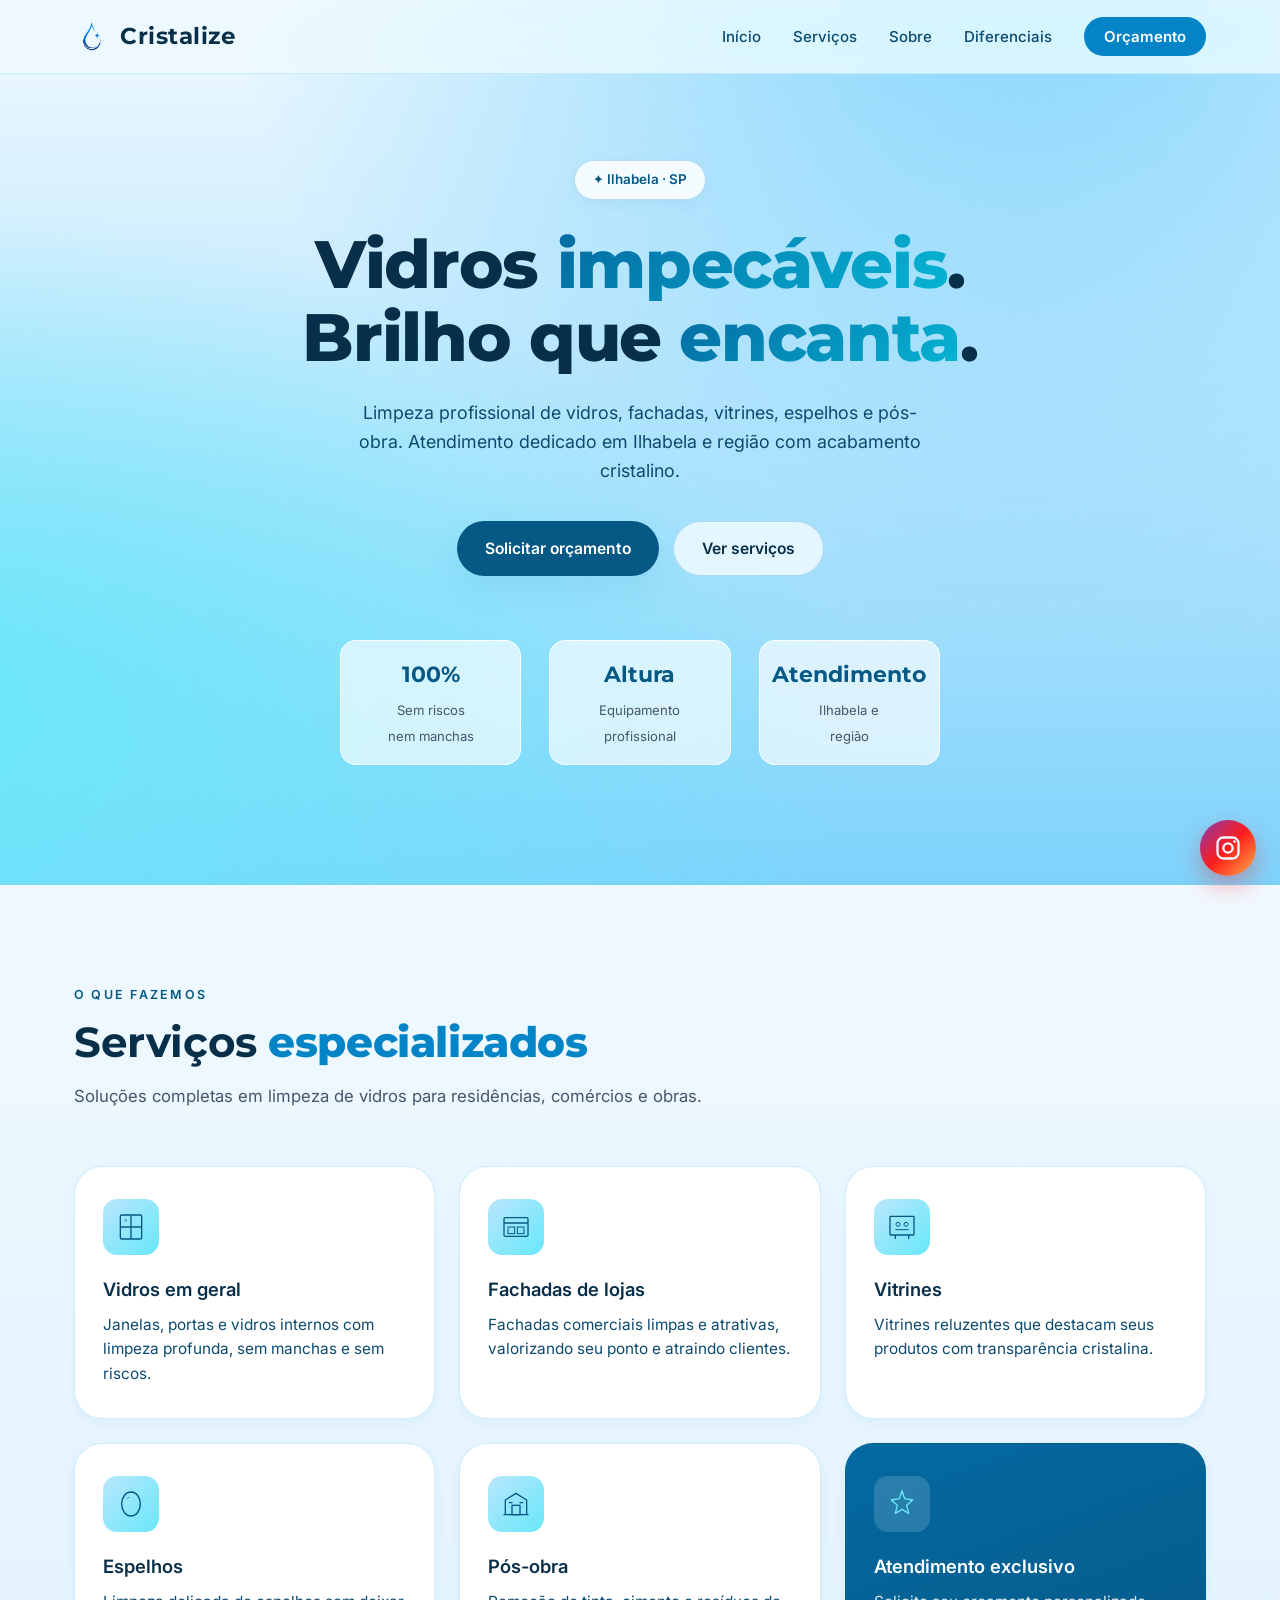
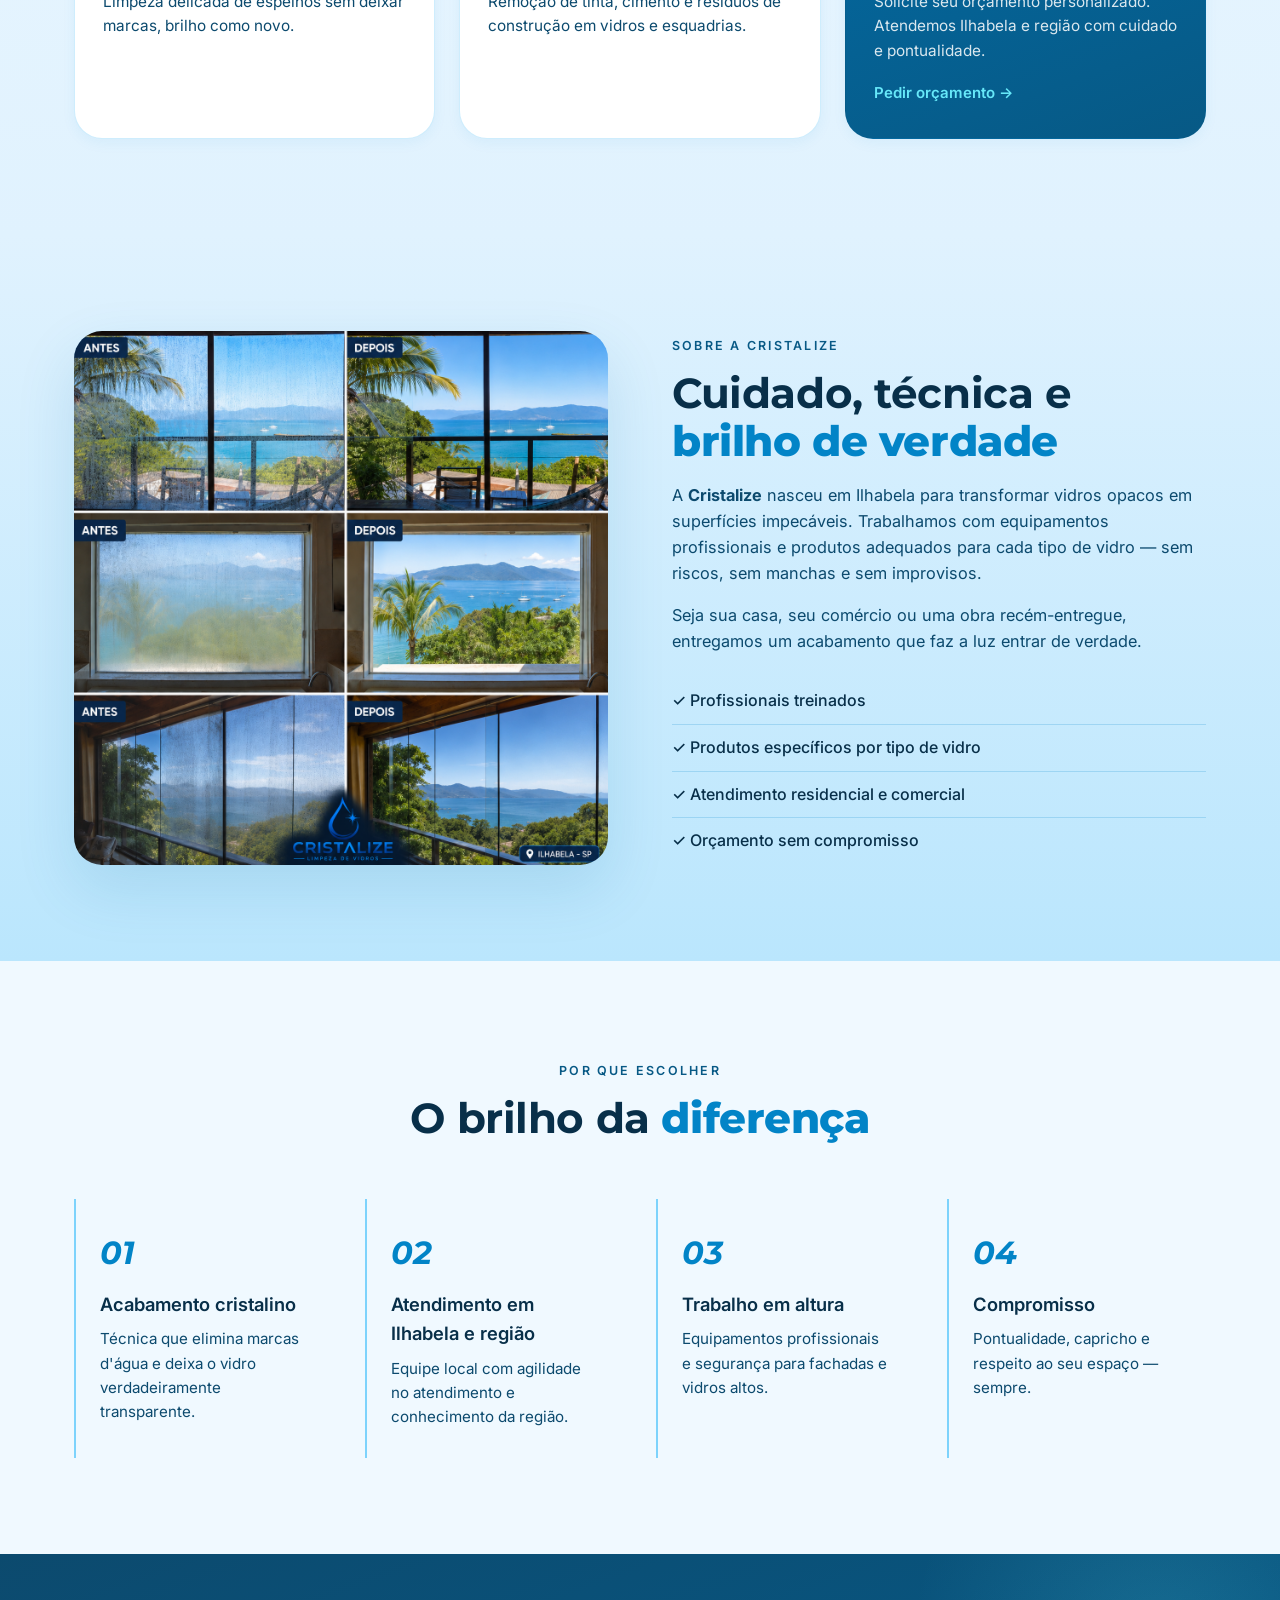
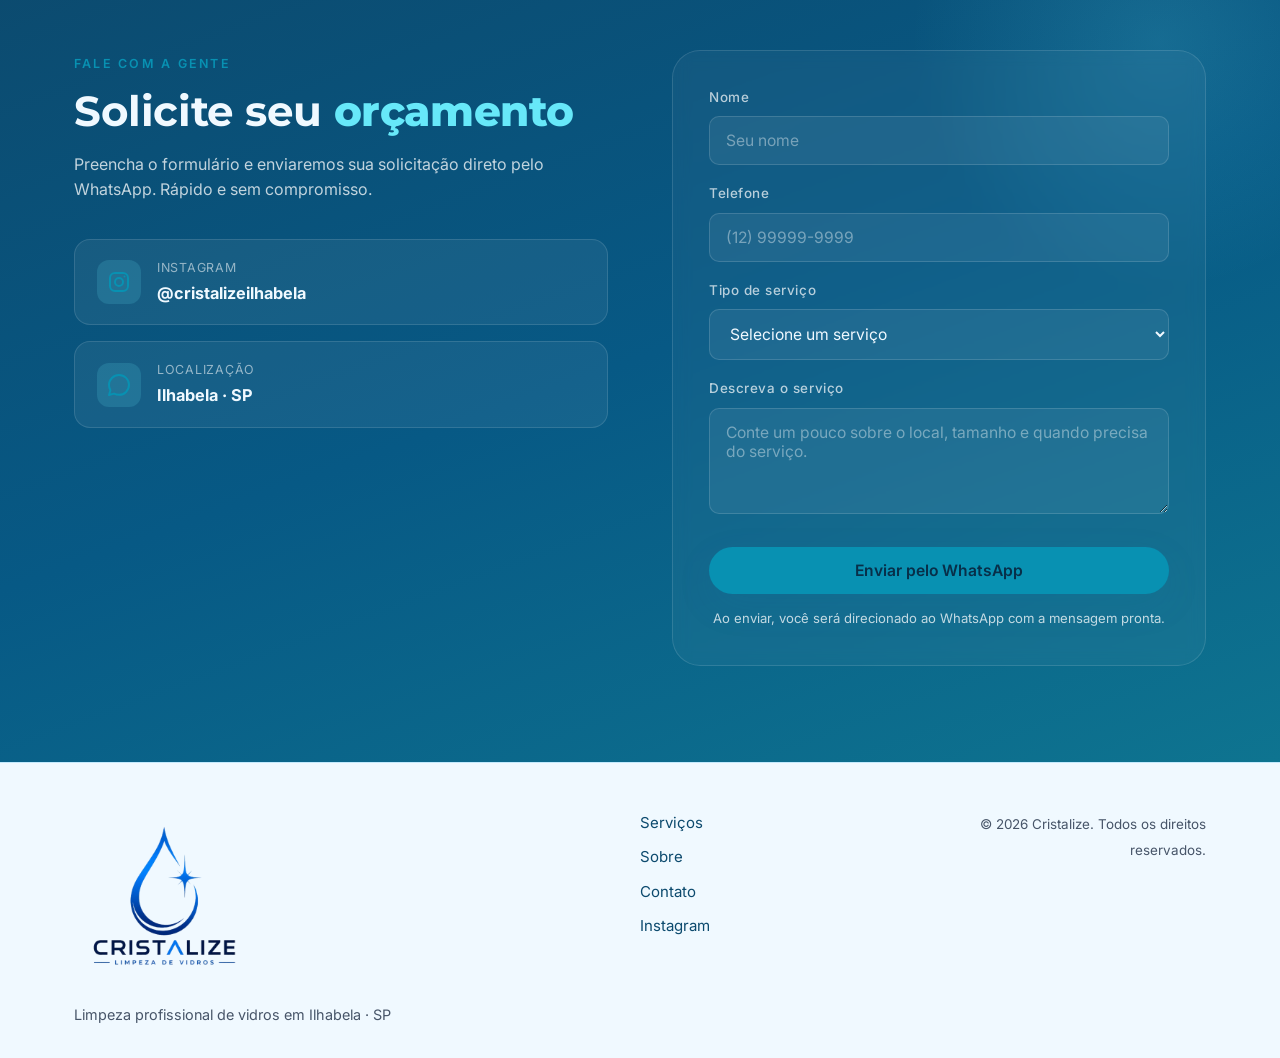
==== index.html @ 6be6e173 "Add files via upload" ====
<!DOCTYPE html>
<html lang="pt-BR">
<head>
  <meta charset="UTF-8" />
  <meta name="viewport" content="width=device-width, initial-scale=1.0" />
  <meta name="description" content="Cristalize - Limpeza profissional de vidros em Ilhabela e região. Fachadas, vitrines, espelhos e pós-obra. Brilho impecável, atendimento de confiança." />
  <meta name="theme-color" content="#0ea5e9" />
  <link rel="icon" type="image/png" href="images/logo.png" />
  <link rel="apple-touch-icon" href="images/logo.png" />
  <title>Cristalize | Limpeza Profissional de Vidros em Ilhabela</title>
  <link rel="preconnect" href="https://fonts.googleapis.com">
  <link rel="preconnect" href="https://fonts.gstatic.com" crossorigin>
  <link href="https://fonts.googleapis.com/css2?family=Inter:wght@300;400;500;600;700;800&family=Montserrat:wght@500;600;700;800;900&display=swap" rel="stylesheet">
  <link rel="stylesheet" href="styles.css" />
  <link rel="stylesheet" href="theme-ocean.css" />
  <style>
    :root { --font-display: 'Montserrat', system-ui, sans-serif; }
    h2 em, .hero-title .accent { font-style: normal; font-weight: 800; }
    h2 { font-weight: 700; letter-spacing: -0.01em; }
    .hero-title { font-weight: 800; letter-spacing: -0.02em; }
  </style>
</head>
<body>

  <!-- Header / Nav -->
  <header class="header" id="header">
    <nav class="nav container">
      <a href="#home" class="logo" aria-label="Cristalize - Home">
        <span class="logo-icon" aria-hidden="true">
          <img src="images/logo.png" alt="" />
        </span>
        <span class="logo-text">Cristalize</span>
      </a>

      <button class="nav-toggle" id="navToggle" aria-label="Abrir menu" aria-expanded="false">
        <span></span><span></span><span></span>
      </button>

      <ul class="nav-list" id="navList">
        <li><a href="#home">Início</a></li>
        <li><a href="#servicos">Serviços</a></li>
        <li><a href="#sobre">Sobre</a></li>
        <li><a href="#diferenciais">Diferenciais</a></li>
        <li><a href="#contato" class="nav-cta">Orçamento</a></li>
      </ul>
    </nav>
  </header>

  <!-- Hero -->
  <section class="hero" id="home">
    <div class="hero-bg" aria-hidden="true">
      <span class="water-drop d1"></span>
      <span class="water-drop d2"></span>
      <span class="water-drop d3"></span>
      <span class="water-drop d4"></span>
      <span class="water-drop d5"></span>
      <span class="water-drop d6"></span>
      <span class="water-drop d7"></span>
      <span class="water-drop d8"></span>
      <span class="water-drop d9"></span>
      <span class="water-drop d10"></span>
    </div>

    <div class="container hero-content">
      <span class="hero-badge">✦ Ilhabela &middot; SP</span>
      <h1 class="hero-title">
        Vidros <span class="accent">impecáveis</span>.<br>
        Brilho que <span class="accent">encanta</span>.
      </h1>
      <p class="hero-subtitle">
        Limpeza profissional de vidros, fachadas, vitrines, espelhos e pós-obra.
        Atendimento dedicado em Ilhabela e região com acabamento cristalino.
      </p>
      <div class="hero-actions">
        <a href="#contato" class="btn btn-primary">Solicitar orçamento</a>
        <a href="#servicos" class="btn btn-ghost">Ver serviços</a>
      </div>

      <div class="hero-stats">
        <div class="stat">
          <strong>100%</strong>
          <span>Sem riscos<br>nem manchas</span>
        </div>
        <div class="stat">
          <strong>Altura</strong>
          <span>Equipamento<br>profissional</span>
        </div>
        <div class="stat">
          <strong>Atendimento</strong>
          <span>Ilhabela e<br>região</span>
        </div>
      </div>
    </div>

    <div class="hero-glass" aria-hidden="true"></div>
  </section>

  <!-- Services -->
  <section class="section services" id="servicos">
    <div class="container">
      <div class="section-head">
        <span class="eyebrow">O que fazemos</span>
        <h2>Serviços <em>especializados</em></h2>
        <p>Soluções completas em limpeza de vidros para residências, comércios e obras.</p>
      </div>

      <div class="services-grid">

        <article class="service-card">
          <div class="service-icon">
            <svg viewBox="0 0 48 48" fill="none" xmlns="http://www.w3.org/2000/svg">
              <rect x="8" y="6" width="32" height="36" rx="2" stroke="currentColor" stroke-width="2"/>
              <line x1="24" y1="6" x2="24" y2="42" stroke="currentColor" stroke-width="2"/>
              <line x1="8" y1="24" x2="40" y2="24" stroke="currentColor" stroke-width="2"/>
              <path d="M14 12L18 16M18 12L14 16" stroke="currentColor" stroke-width="1.5" opacity="0.5"/>
            </svg>
          </div>
          <h3>Vidros em geral</h3>
          <p>Janelas, portas e vidros internos com limpeza profunda, sem manchas e sem riscos.</p>
        </article>

        <article class="service-card">
          <div class="service-icon">
            <svg viewBox="0 0 48 48" fill="none" xmlns="http://www.w3.org/2000/svg">
              <rect x="6" y="10" width="36" height="28" rx="2" stroke="currentColor" stroke-width="2"/>
              <path d="M6 18H42" stroke="currentColor" stroke-width="2"/>
              <rect x="12" y="24" width="10" height="10" stroke="currentColor" stroke-width="1.5"/>
              <rect x="26" y="24" width="10" height="10" stroke="currentColor" stroke-width="1.5"/>
            </svg>
          </div>
          <h3>Fachadas de lojas</h3>
          <p>Fachadas comerciais limpas e atrativas, valorizando seu ponto e atraindo clientes.</p>
        </article>

        <article class="service-card">
          <div class="service-icon">
            <svg viewBox="0 0 48 48" fill="none" xmlns="http://www.w3.org/2000/svg">
              <rect x="6" y="8" width="36" height="28" rx="1" stroke="currentColor" stroke-width="2"/>
              <path d="M14 36L14 42M34 36L34 42" stroke="currentColor" stroke-width="2"/>
              <circle cx="18" cy="20" r="3" stroke="currentColor" stroke-width="1.5"/>
              <circle cx="30" cy="20" r="3" stroke="currentColor" stroke-width="1.5"/>
              <path d="M14 28H34" stroke="currentColor" stroke-width="1.5"/>
            </svg>
          </div>
          <h3>Vitrines</h3>
          <p>Vitrines reluzentes que destacam seus produtos com transparência cristalina.</p>
        </article>

        <article class="service-card">
          <div class="service-icon">
            <svg viewBox="0 0 48 48" fill="none" xmlns="http://www.w3.org/2000/svg">
              <ellipse cx="24" cy="24" rx="14" ry="18" stroke="currentColor" stroke-width="2"/>
              <ellipse cx="24" cy="24" rx="14" ry="18" stroke="currentColor" stroke-width="2" opacity="0.3" stroke-dasharray="2 2"/>
              <path d="M18 16C18 16 19 14 21 14" stroke="currentColor" stroke-width="1.5" stroke-linecap="round" opacity="0.6"/>
            </svg>
          </div>
          <h3>Espelhos</h3>
          <p>Limpeza delicada de espelhos sem deixar marcas, brilho como novo.</p>
        </article>

        <article class="service-card">
          <div class="service-icon">
            <svg viewBox="0 0 48 48" fill="none" xmlns="http://www.w3.org/2000/svg">
              <path d="M8 40L8 18L24 8L40 18L40 40" stroke="currentColor" stroke-width="2" stroke-linejoin="round"/>
              <rect x="18" y="26" width="12" height="14" stroke="currentColor" stroke-width="2"/>
              <path d="M14 22L18 22M30 22L34 22" stroke="currentColor" stroke-width="2" stroke-linecap="round"/>
              <path d="M6 40L42 40" stroke="currentColor" stroke-width="2" stroke-linecap="round"/>
            </svg>
          </div>
          <h3>Pós-obra</h3>
          <p>Remoção de tinta, cimento e resíduos de construção em vidros e esquadrias.</p>
        </article>

        <article class="service-card highlight">
          <div class="service-icon">
            <svg viewBox="0 0 48 48" fill="none" xmlns="http://www.w3.org/2000/svg">
              <path d="M24 4L28 16L40 18L31 26L34 38L24 32L14 38L17 26L8 18L20 16L24 4Z" stroke="currentColor" stroke-width="2" stroke-linejoin="round"/>
            </svg>
          </div>
          <h3>Atendimento exclusivo</h3>
          <p>Solicite seu orçamento personalizado. Atendemos Ilhabela e região com cuidado e pontualidade.</p>
          <a href="#contato" class="card-link">Pedir orçamento →</a>
        </article>

      </div>
    </div>
  </section>

  <!-- About -->
  <section class="section about" id="sobre">
    <div class="container about-grid">
      <div class="about-visual">
        <img src="images/antes-depois.png" alt="Antes e depois da limpeza de vidros Cristalize em Ilhabela" />
      </div>
      <div class="about-text">
        <span class="eyebrow">Sobre a Cristalize</span>
        <h2>Cuidado, técnica e <em>brilho de verdade</em></h2>
        <p>
          A <strong>Cristalize</strong> nasceu em Ilhabela para transformar vidros opacos
          em superfícies impecáveis. Trabalhamos com equipamentos profissionais
          e produtos adequados para cada tipo de vidro — sem riscos, sem manchas
          e sem improvisos.
        </p>
        <p>
          Seja sua casa, seu comércio ou uma obra recém-entregue, entregamos um
          acabamento que faz a luz entrar de verdade.
        </p>

        <ul class="about-list">
          <li>✓ Profissionais treinados</li>
          <li>✓ Produtos específicos por tipo de vidro</li>
          <li>✓ Atendimento residencial e comercial</li>
          <li>✓ Orçamento sem compromisso</li>
        </ul>
      </div>
    </div>
  </section>

  <!-- Diferenciais -->
  <section class="section diferenciais" id="diferenciais">
    <div class="container">
      <div class="section-head center">
        <span class="eyebrow">Por que escolher</span>
        <h2>O brilho da <em>diferença</em></h2>
      </div>

      <div class="diff-grid">
        <div class="diff-item">
          <div class="diff-num">01</div>
          <h3>Acabamento cristalino</h3>
          <p>Técnica que elimina marcas d'água e deixa o vidro verdadeiramente transparente.</p>
        </div>
        <div class="diff-item">
          <div class="diff-num">02</div>
          <h3>Atendimento em Ilhabela e região</h3>
          <p>Equipe local com agilidade no atendimento e conhecimento da região.</p>
        </div>
        <div class="diff-item">
          <div class="diff-num">03</div>
          <h3>Trabalho em altura</h3>
          <p>Equipamentos profissionais e segurança para fachadas e vidros altos.</p>
        </div>
        <div class="diff-item">
          <div class="diff-num">04</div>
          <h3>Compromisso</h3>
          <p>Pontualidade, capricho e respeito ao seu espaço — sempre.</p>
        </div>
      </div>
    </div>
  </section>

  <!-- Contact -->
  <section class="section contact" id="contato">
    <div class="container contact-grid">
      <div class="contact-info">
        <span class="eyebrow light">Fale com a gente</span>
        <h2>Solicite seu <em>orçamento</em></h2>
        <p>Preencha o formulário e enviaremos sua solicitação direto pelo WhatsApp. Rápido e sem compromisso.</p>

        <div class="contact-methods">
          <a href="https://instagram.com/cristalizeilhabela" target="_blank" rel="noopener" class="contact-link">
            <span class="contact-icon">
              <svg viewBox="0 0 24 24" fill="none" xmlns="http://www.w3.org/2000/svg">
                <rect x="3" y="3" width="18" height="18" rx="5" stroke="currentColor" stroke-width="2"/>
                <circle cx="12" cy="12" r="4" stroke="currentColor" stroke-width="2"/>
                <circle cx="17.5" cy="6.5" r="1" fill="currentColor"/>
              </svg>
            </span>
            <span>
              <small>Instagram</small>
              <strong>@cristalizeilhabela</strong>
            </span>
          </a>

          <div class="contact-link">
            <span class="contact-icon">
              <svg viewBox="0 0 24 24" fill="none" xmlns="http://www.w3.org/2000/svg">
                <path d="M12 2C6.477 2 2 6.477 2 12C2 13.89 2.525 15.66 3.438 17.17L2 22L7.05 20.6C8.5 21.4 10.2 21.86 12 21.86C17.523 21.86 22 17.383 22 11.86C22 6.337 17.523 2 12 2Z" stroke="currentColor" stroke-width="2" stroke-linejoin="round"/>
              </svg>
            </span>
            <span>
              <small>Localização</small>
              <strong>Ilhabela · SP</strong>
            </span>
          </div>
        </div>
      </div>

      <form class="contact-form" id="orcamentoForm" novalidate>
        <div class="form-row">
          <label for="nome">Nome</label>
          <input type="text" id="nome" name="nome" placeholder="Seu nome" required />
        </div>

        <div class="form-row">
          <label for="telefone">Telefone</label>
          <input type="tel" id="telefone" name="telefone" placeholder="(12) 99999-9999" required />
        </div>

        <div class="form-row">
          <label for="servico">Tipo de serviço</label>
          <select id="servico" name="servico" required>
            <option value="">Selecione um serviço</option>
            <option>Vidros em geral</option>
            <option>Fachada de loja</option>
            <option>Vitrines</option>
            <option>Espelhos</option>
            <option>Pós-obra</option>
            <option>Outro</option>
          </select>
        </div>

        <div class="form-row">
          <label for="mensagem">Descreva o serviço</label>
          <textarea id="mensagem" name="mensagem" rows="4" placeholder="Conte um pouco sobre o local, tamanho e quando precisa do serviço."></textarea>
        </div>

        <button type="submit" class="btn btn-primary btn-full">
          Enviar pelo WhatsApp
        </button>
        <p class="form-note">Ao enviar, você será direcionado ao WhatsApp com a mensagem pronta.</p>
      </form>
    </div>
  </section>

  <!-- Footer -->
  <footer class="footer">
    <div class="container footer-grid">
      <div class="footer-brand">
        <img src="images/logo-completo.png" alt="Cristalize - Limpeza de Vidros" class="footer-logo" />
        <p>Limpeza profissional de vidros em Ilhabela · SP</p>
      </div>

      <div class="footer-links">
        <a href="#servicos">Serviços</a>
        <a href="#sobre">Sobre</a>
        <a href="#contato">Contato</a>
        <a href="https://instagram.com/cristalizeilhabela" target="_blank" rel="noopener">Instagram</a>
      </div>

      <div class="footer-copy">
        <small>© <span id="year"></span> Cristalize. Todos os direitos reservados.</small>
      </div>
    </div>
  </footer>

  <!-- Floating Instagram button -->
  <a href="https://instagram.com/cristalizeilhabela" target="_blank" rel="noopener" class="float-btn" aria-label="Abrir Instagram">
    <svg viewBox="0 0 24 24" fill="none" xmlns="http://www.w3.org/2000/svg">
      <rect x="3" y="3" width="18" height="18" rx="5" stroke="currentColor" stroke-width="2"/>
      <circle cx="12" cy="12" r="4" stroke="currentColor" stroke-width="2"/>
      <circle cx="17.5" cy="6.5" r="1.2" fill="currentColor"/>
    </svg>
  </a>

  <script src="script.js"></script>
</body>
</html>
---- styles.css ----
/* ============================================
   CRISTALIZE - Limpeza profissional de vidros
   Stylesheet limpo, cristalino, mobile-first
   ============================================ */

:root {
  --c-bg: #f7fbfd;
  --c-white: #ffffff;
  --c-ink: #0f2740;
  --c-ink-soft: #3b5670;
  --c-muted: #6c8299;
  --c-line: #e3edf3;
  --c-accent: #0ea5e9;          /* azul cristal */
  --c-accent-deep: #0284c7;
  --c-accent-soft: #e0f2fe;
  --c-mint: #67e8f9;
  --shadow-sm: 0 4px 14px rgba(14, 116, 165, 0.06);
  --shadow-md: 0 12px 36px rgba(14, 116, 165, 0.10);
  --shadow-lg: 0 24px 60px rgba(14, 116, 165, 0.14);
  --radius-sm: 10px;
  --radius-md: 16px;
  --radius-lg: 28px;
  --max-w: 1180px;
  --font-sans: 'Inter', system-ui, -apple-system, "Segoe UI", Roboto, sans-serif;
  --font-display: 'Playfair Display', Georgia, serif;
}

* { box-sizing: border-box; }

html { scroll-behavior: smooth; }

body {
  margin: 0;
  font-family: var(--font-sans);
  color: var(--c-ink);
  background: var(--c-bg);
  line-height: 1.6;
  -webkit-font-smoothing: antialiased;
  overflow-x: hidden;
}

img, svg { max-width: 100%; display: block; }

a { color: inherit; text-decoration: none; }

.container {
  width: 100%;
  max-width: var(--max-w);
  margin: 0 auto;
  padding: 0 24px;
}

.eyebrow {
  display: inline-block;
  font-size: 0.78rem;
  letter-spacing: 0.18em;
  text-transform: uppercase;
  font-weight: 600;
  color: var(--c-accent-deep);
  margin-bottom: 14px;
}
.eyebrow.light { color: var(--c-mint); }

h2 {
  font-family: var(--font-display);
  font-weight: 600;
  font-size: clamp(1.8rem, 4vw, 2.6rem);
  line-height: 1.15;
  margin: 0 0 16px;
  color: var(--c-ink);
}
h2 em {
  font-style: italic;
  color: var(--c-accent);
}
h3 {
  font-size: 1.15rem;
  margin: 0 0 8px;
  font-weight: 600;
}

p { color: var(--c-ink-soft); margin: 0 0 12px; }

.section {
  padding: 96px 0;
}

.section-head {
  max-width: 640px;
  margin-bottom: 56px;
}
.section-head.center {
  margin: 0 auto 56px;
  text-align: center;
}
.section-head p {
  font-size: 1.05rem;
  color: var(--c-muted);
}

/* =====================
   HEADER / NAV
   ===================== */
.header {
  position: fixed;
  top: 0; left: 0; right: 0;
  background: rgba(255, 255, 255, 0.78);
  backdrop-filter: saturate(180%) blur(14px);
  -webkit-backdrop-filter: saturate(180%) blur(14px);
  border-bottom: 1px solid rgba(227, 237, 243, 0.6);
  z-index: 100;
  transition: padding .25s, box-shadow .25s;
}
.header.scrolled {
  box-shadow: var(--shadow-sm);
}
.nav {
  display: flex;
  align-items: center;
  justify-content: space-between;
  padding: 18px 24px;
}
.logo {
  display: flex;
  align-items: center;
  gap: 10px;
  color: var(--c-accent-deep);
  font-weight: 700;
}
.logo-icon {
  display: inline-flex;
  width: 36px; height: 36px;
  color: var(--c-accent);
}
.logo-icon img {
  width: 100%;
  height: 100%;
  object-fit: contain;
}
.footer-logo {
  width: 180px;
  height: auto;
  display: block;
}
.logo-text {
  font-family: var(--font-display);
  font-size: 1.45rem;
  letter-spacing: 0.5px;
  color: var(--c-ink);
}

.nav-list {
  display: flex;
  gap: 32px;
  list-style: none;
  margin: 0;
  padding: 0;
  align-items: center;
}
.nav-list a {
  font-size: 0.94rem;
  color: var(--c-ink-soft);
  font-weight: 500;
  position: relative;
  transition: color .2s;
}
.nav-list a:hover { color: var(--c-accent); }
.nav-cta {
  background: var(--c-ink);
  color: var(--c-white) !important;
  padding: 10px 20px;
  border-radius: 999px;
  font-weight: 600 !important;
  transition: transform .2s, background .2s;
}
.nav-cta:hover {
  background: var(--c-accent);
  transform: translateY(-1px);
}

.nav-toggle {
  display: none;
  width: 40px; height: 40px;
  background: transparent;
  border: 0;
  cursor: pointer;
  padding: 8px;
  flex-direction: column;
  justify-content: space-between;
}
.nav-toggle span {
  display: block;
  width: 100%;
  height: 2px;
  background: var(--c-ink);
  border-radius: 2px;
  transition: transform .25s, opacity .25s;
}
.nav-toggle.open span:nth-child(1) { transform: translateY(10px) rotate(45deg); }
.nav-toggle.open span:nth-child(2) { opacity: 0; }
.nav-toggle.open span:nth-child(3) { transform: translateY(-10px) rotate(-45deg); }

/* =====================
   BUTTONS
   ===================== */
.btn {
  display: inline-flex;
  align-items: center;
  justify-content: center;
  gap: 8px;
  padding: 14px 28px;
  border-radius: 999px;
  font-size: 0.98rem;
  font-weight: 600;
  cursor: pointer;
  border: 0;
  transition: transform .2s, box-shadow .2s, background .2s, color .2s;
  font-family: inherit;
}
.btn-primary {
  background: var(--c-ink);
  color: var(--c-white);
  box-shadow: var(--shadow-md);
}
.btn-primary:hover {
  background: var(--c-accent);
  transform: translateY(-2px);
  box-shadow: var(--shadow-lg);
}
.btn-ghost {
  background: rgba(255, 255, 255, 0.6);
  color: var(--c-ink);
  border: 1px solid var(--c-line);
}
.btn-ghost:hover {
  background: var(--c-white);
  border-color: var(--c-accent);
  color: var(--c-accent-deep);
}
.btn-full { width: 100%; }

/* =====================
   HERO
   ===================== */
.hero {
  position: relative;
  padding: 160px 0 120px;
  overflow: hidden;
  background:
    radial-gradient(ellipse at 80% -10%, var(--c-accent-soft) 0%, transparent 60%),
    radial-gradient(ellipse at -10% 80%, #ecfeff 0%, transparent 50%),
    linear-gradient(180deg, #ffffff 0%, var(--c-bg) 100%);
}
.hero-bg {
  position: absolute;
  inset: 0;
  pointer-events: none;
  z-index: 0;
}
.water-drop {
  position: absolute;
  display: block;
  border-radius: 50% 50% 50% 0;
  background: linear-gradient(135deg,
    rgba(255, 255, 255, 0.92) 0%,
    rgba(186, 230, 253, 0.75) 45%,
    rgba(56, 189, 248, 0.55) 100%);
  rotate: -45deg;
  box-shadow:
    inset 4px -4px 10px rgba(255, 255, 255, 0.75),
    inset -2px 2px 8px rgba(14, 165, 233, 0.18),
    0 8px 22px rgba(14, 165, 233, 0.18);
  animation: floatDrop 10s ease-in-out infinite;
}
.water-drop::after {
  content: '';
  position: absolute;
  top: 18%; left: 22%;
  width: 24%; height: 24%;
  border-radius: 50%;
  background: rgba(255, 255, 255, 0.9);
  filter: blur(1px);
}

.d1  { width: 84px; height: 84px; top: 12%;  right: 8%;  }
.d2  { width: 52px; height: 52px; top: 22%;  left: 10%;  animation-delay: -2s; }
.d3  { width: 38px; height: 38px; top: 45%;  right: 16%; animation-delay: -4s; }
.d4  { width: 68px; height: 68px; bottom: 16%; left: 12%; animation-delay: -1s; }
.d5  { width: 28px; height: 28px; top: 30%;  left: 32%;  animation-delay: -6s; }
.d6  { width: 44px; height: 44px; bottom: 26%; right: 10%; animation-delay: -3s; }
.d7  { width: 22px; height: 22px; top: 55%;  left: 24%;  animation-delay: -5s; }
.d8  { width: 56px; height: 56px; top: 6%;   left: 30%;  animation-delay: -7s; }
.d9  { width: 30px; height: 30px; bottom: 10%; right: 32%; animation-delay: -8s; }
.d10 { width: 20px; height: 20px; top: 38%;  right: 36%; animation-delay: -9s; }

@keyframes floatDrop {
  0%, 100% { translate: 0 0; }
  50%      { translate: 0 -18px; }
}

.hero-content {
  position: relative;
  z-index: 2;
  text-align: center;
  max-width: 820px;
}
.hero-badge {
  display: inline-block;
  background: rgba(255,255,255,0.7);
  backdrop-filter: blur(8px);
  padding: 8px 18px;
  border-radius: 999px;
  font-size: 0.84rem;
  font-weight: 600;
  color: var(--c-accent-deep);
  border: 1px solid rgba(14, 165, 233, 0.18);
  margin-bottom: 28px;
  box-shadow: var(--shadow-sm);
}
.hero-title {
  font-family: var(--font-display);
  font-size: clamp(2.4rem, 6vw, 4.2rem);
  font-weight: 600;
  line-height: 1.1;
  margin: 0 0 24px;
  color: var(--c-ink);
  letter-spacing: -0.5px;
}
.hero-title .accent {
  font-style: italic;
  background: linear-gradient(135deg, var(--c-accent) 0%, var(--c-mint) 100%);
  -webkit-background-clip: text;
  background-clip: text;
  -webkit-text-fill-color: transparent;
}
.hero-subtitle {
  font-size: 1.12rem;
  color: var(--c-ink-soft);
  max-width: 580px;
  margin: 0 auto 36px;
}
.hero-actions {
  display: flex;
  gap: 14px;
  justify-content: center;
  flex-wrap: wrap;
  margin-bottom: 64px;
}
.hero-stats {
  display: grid;
  grid-template-columns: repeat(3, 1fr);
  gap: 28px;
  max-width: 600px;
  margin: 0 auto;
}
.stat {
  text-align: center;
  padding: 16px 8px;
  background: rgba(255,255,255,0.5);
  border-radius: var(--radius-md);
  backdrop-filter: blur(8px);
  border: 1px solid rgba(255,255,255,0.7);
}
.stat strong {
  display: block;
  font-family: var(--font-display);
  font-size: 1.4rem;
  color: var(--c-accent-deep);
  margin-bottom: 4px;
}
.stat span {
  font-size: 0.82rem;
  color: var(--c-muted);
  line-height: 1.4;
}

/* =====================
   SERVICES
   ===================== */
.services {
  background: var(--c-white);
}
.services-grid {
  display: grid;
  grid-template-columns: repeat(3, 1fr);
  gap: 24px;
}
@media (max-width: 980px) {
  .services-grid { grid-template-columns: repeat(2, 1fr); }
}
@media (max-width: 600px) {
  .services-grid { grid-template-columns: 1fr; }
}
.service-card {
  background: var(--c-white);
  border: 1px solid var(--c-line);
  border-radius: var(--radius-lg);
  padding: 32px 28px;
  transition: transform .3s, box-shadow .3s, border-color .3s;
  position: relative;
  overflow: hidden;
}
.service-card::before {
  content: '';
  position: absolute;
  top: -50%; left: -50%;
  width: 60%; height: 60%;
  background: radial-gradient(circle, rgba(14,165,233,0.08) 0%, transparent 70%);
  opacity: 0;
  transition: opacity .4s;
}
.service-card:hover {
  transform: translateY(-4px);
  box-shadow: var(--shadow-md);
  border-color: var(--c-accent-soft);
}
.service-card:hover::before { opacity: 1; }

.service-icon {
  width: 56px; height: 56px;
  border-radius: 14px;
  background: linear-gradient(135deg, var(--c-accent-soft) 0%, #ecfeff 100%);
  color: var(--c-accent-deep);
  display: flex;
  align-items: center;
  justify-content: center;
  padding: 12px;
  margin-bottom: 20px;
}
.service-card p {
  font-size: 0.96rem;
  margin: 0;
}
.service-card.highlight {
  background: linear-gradient(160deg, var(--c-ink) 0%, #1a3a5c 100%);
  color: var(--c-white);
  border-color: transparent;
}
.service-card.highlight h3,
.service-card.highlight p { color: var(--c-white); }
.service-card.highlight p { opacity: 0.85; }
.service-card.highlight .service-icon {
  background: rgba(255,255,255,0.1);
  color: var(--c-mint);
}
.card-link {
  display: inline-block;
  margin-top: 18px;
  font-weight: 600;
  color: var(--c-mint);
  font-size: 0.94rem;
  transition: gap .2s;
}
.card-link:hover { color: var(--c-white); }

/* =====================
   ABOUT
   ===================== */
.about {
  background: var(--c-bg);
}
.about-grid {
  display: grid;
  grid-template-columns: 1fr 1fr;
  gap: 64px;
  align-items: center;
}
.about-visual {
  position: relative;
  aspect-ratio: 1/1;
  border-radius: var(--radius-lg);
  overflow: hidden;
  box-shadow: var(--shadow-lg);
  background: var(--c-accent-soft);
}
.about-visual img {
  width: 100%;
  height: 100%;
  object-fit: cover;
  display: block;
  transition: transform .6s ease;
}
.about-visual:hover img {
  transform: scale(1.02);
}
.glass-panel {
  position: absolute;
  inset: 8%;
  border-radius: 18px;
  background: linear-gradient(135deg, rgba(255,255,255,0.5) 0%, rgba(255,255,255,0.15) 60%, rgba(255,255,255,0.45) 100%);
  backdrop-filter: blur(2px);
  border: 1px solid rgba(255,255,255,0.6);
  overflow: hidden;
}
.shine {
  position: absolute;
  top: -20%; left: -20%;
  width: 60%; height: 140%;
  background: linear-gradient(115deg, transparent 35%, rgba(255,255,255,0.7) 50%, transparent 65%);
  animation: shineMove 4s ease-in-out infinite;
}
@keyframes shineMove {
  0%, 100% { transform: translateX(-30%); }
  50% { transform: translateX(220%); }
}
.drop {
  position: absolute;
  border-radius: 50% 50% 50% 0;
  background: linear-gradient(135deg, rgba(255,255,255,0.9), rgba(186, 230, 253, 0.6));
  transform: rotate(-45deg);
  box-shadow: inset 2px -2px 6px rgba(255,255,255,0.8), 0 4px 12px rgba(14, 165, 233, 0.25);
}
.d1 { width: 36px; height: 36px; top: 22%; left: 18%; }
.d2 { width: 22px; height: 22px; top: 48%; right: 24%; }
.d3 { width: 28px; height: 28px; bottom: 18%; left: 38%; }

.about-text p {
  font-size: 1.02rem;
  margin-bottom: 16px;
}
.about-list {
  list-style: none;
  margin: 24px 0 0;
  padding: 0;
}
.about-list li {
  padding: 10px 0;
  border-bottom: 1px solid var(--c-line);
  color: var(--c-ink);
  font-weight: 500;
}
.about-list li:last-child { border-bottom: 0; }

/* =====================
   DIFERENCIAIS
   ===================== */
.diferenciais {
  background: var(--c-white);
}
.diff-grid {
  display: grid;
  grid-template-columns: repeat(auto-fit, minmax(240px, 1fr));
  gap: 32px;
}
.diff-item {
  padding: 28px 24px;
  border-left: 2px solid var(--c-accent-soft);
  transition: border-color .3s;
}
.diff-item:hover { border-left-color: var(--c-accent); }
.diff-num {
  font-family: var(--font-display);
  font-size: 2rem;
  color: var(--c-accent);
  font-weight: 700;
  margin-bottom: 12px;
  font-style: italic;
}
.diff-item p {
  font-size: 0.95rem;
  margin: 0;
}

/* =====================
   CONTACT
   ===================== */
.contact {
  background: linear-gradient(160deg, var(--c-ink) 0%, #1a3a5c 100%);
  color: var(--c-white);
  position: relative;
  overflow: hidden;
}
.contact::before {
  content: '';
  position: absolute;
  top: -20%; right: -10%;
  width: 500px; height: 500px;
  background: radial-gradient(circle, rgba(103, 232, 249, 0.15) 0%, transparent 70%);
  border-radius: 50%;
}
.contact-grid {
  display: grid;
  grid-template-columns: 1fr 1fr;
  gap: 64px;
  align-items: start;
  position: relative;
  z-index: 1;
}
.contact h2 { color: var(--c-white); }
.contact h2 em { color: var(--c-mint); }
.contact p { color: rgba(255,255,255,0.75); }

.contact-methods {
  margin-top: 36px;
  display: flex;
  flex-direction: column;
  gap: 16px;
}
.contact-link {
  display: flex;
  align-items: center;
  gap: 16px;
  padding: 18px 22px;
  background: rgba(255,255,255,0.06);
  border: 1px solid rgba(255,255,255,0.12);
  border-radius: var(--radius-md);
  transition: background .25s, transform .25s, border-color .25s;
}
a.contact-link:hover {
  background: rgba(255,255,255,0.12);
  transform: translateX(4px);
  border-color: var(--c-mint);
}
.contact-icon {
  width: 44px; height: 44px;
  border-radius: 12px;
  background: rgba(103, 232, 249, 0.15);
  color: var(--c-mint);
  display: flex;
  align-items: center;
  justify-content: center;
  padding: 10px;
  flex-shrink: 0;
}
.contact-link small {
  display: block;
  font-size: 0.78rem;
  color: rgba(255,255,255,0.55);
  letter-spacing: 0.06em;
  text-transform: uppercase;
  margin-bottom: 2px;
}
.contact-link strong {
  color: var(--c-white);
  font-size: 1.02rem;
}

/* form */
.contact-form {
  background: rgba(255,255,255,0.04);
  border: 1px solid rgba(255,255,255,0.12);
  padding: 36px;
  border-radius: var(--radius-lg);
  backdrop-filter: blur(8px);
}
.form-row {
  margin-bottom: 18px;
}
.form-row label {
  display: block;
  font-size: 0.84rem;
  letter-spacing: 0.04em;
  color: rgba(255,255,255,0.7);
  margin-bottom: 8px;
  font-weight: 500;
}
.form-row input,
.form-row select,
.form-row textarea {
  width: 100%;
  background: rgba(255,255,255,0.06);
  border: 1px solid rgba(255,255,255,0.14);
  color: var(--c-white);
  padding: 14px 16px;
  border-radius: var(--radius-sm);
  font-size: 0.98rem;
  font-family: inherit;
  transition: border-color .2s, background .2s;
}
.form-row input::placeholder,
.form-row textarea::placeholder { color: rgba(255,255,255,0.4); }
.form-row input:focus,
.form-row select:focus,
.form-row textarea:focus {
  outline: 0;
  border-color: var(--c-mint);
  background: rgba(255,255,255,0.1);
}
.form-row select option { background: var(--c-ink); color: var(--c-white); }
.form-row textarea { resize: vertical; min-height: 100px; }

.contact-form .btn-primary {
  background: var(--c-mint);
  color: var(--c-ink);
  margin-top: 8px;
}
.contact-form .btn-primary:hover {
  background: var(--c-white);
  color: var(--c-ink);
}
.form-note {
  text-align: center;
  font-size: 0.82rem;
  color: rgba(255,255,255,0.5);
  margin: 14px 0 0;
}

/* =====================
   FOOTER
   ===================== */
.footer {
  background: var(--c-white);
  border-top: 1px solid var(--c-line);
  padding: 48px 0 32px;
}
.footer-grid {
  display: grid;
  grid-template-columns: 2fr 1fr 1fr;
  gap: 32px;
  align-items: start;
}
.footer-brand p {
  font-size: 0.9rem;
  color: var(--c-muted);
  margin: 12px 0 0;
}
.footer-links {
  display: flex;
  flex-direction: column;
  gap: 10px;
}
.footer-links a {
  font-size: 0.94rem;
  color: var(--c-ink-soft);
  transition: color .2s;
}
.footer-links a:hover { color: var(--c-accent); }
.footer-copy {
  text-align: right;
}
.footer-copy small { color: var(--c-muted); font-size: 0.84rem; }

/* =====================
   FLOATING BUTTON
   ===================== */
.float-btn {
  position: fixed;
  bottom: 24px;
  right: 24px;
  width: 56px;
  height: 56px;
  border-radius: 50%;
  background: linear-gradient(135deg, #833ab4 0%, #fd1d1d 50%, #fcb045 100%);
  color: var(--c-white);
  display: flex;
  align-items: center;
  justify-content: center;
  padding: 14px;
  box-shadow: 0 10px 25px rgba(253, 29, 29, 0.35);
  z-index: 90;
  transition: transform .25s, box-shadow .25s;
}
.float-btn:hover {
  transform: scale(1.08) rotate(-6deg);
  box-shadow: 0 14px 32px rgba(253, 29, 29, 0.45);
}

/* =====================
   ANIMATIONS - reveal
   ===================== */
.reveal {
  opacity: 0;
  transform: translateY(24px);
  transition: opacity .8s ease, transform .8s ease;
}
.reveal.visible {
  opacity: 1;
  transform: translateY(0);
}

/* =====================
   RESPONSIVE
   ===================== */
@media (max-width: 880px) {
  .section { padding: 72px 0; }

  /* nav */
  .nav-toggle { display: flex; }
  .nav-list {
    position: fixed;
    top: 72px;
    left: 0; right: 0;
    background: var(--c-white);
    flex-direction: column;
    align-items: stretch;
    gap: 0;
    padding: 24px;
    border-bottom: 1px solid var(--c-line);
    transform: translateY(-150%);
    transition: transform .35s ease;
    box-shadow: var(--shadow-md);
    max-height: calc(100vh - 72px);
    overflow-y: auto;
  }
  .nav-list.open { transform: translateY(0); }
  .nav-list li { border-bottom: 1px solid var(--c-line); }
  .nav-list li:last-child { border-bottom: 0; }
  .nav-list a {
    display: block;
    padding: 16px 0;
    font-size: 1rem;
  }
  .nav-cta {
    text-align: center;
    margin-top: 8px;
  }

  /* hero */
  .hero { padding: 130px 0 80px; }
  .d5, .d7, .d8, .d10 { display: none; }
  .d1 { width: 60px; height: 60px; }
  .d4 { width: 50px; height: 50px; }
  .hero-stats {
    grid-template-columns: 1fr;
    gap: 12px;
    max-width: 320px;
  }
  .stat {
    display: flex;
    align-items: center;
    justify-content: center;
    gap: 14px;
    text-align: left;
    padding: 14px 20px;
  }
  .stat strong { margin: 0; }

  /* about */
  .about-grid {
    grid-template-columns: 1fr;
    gap: 40px;
  }
  .about-visual {
    aspect-ratio: 1/1;
    max-width: 480px;
    margin: 0 auto;
    width: 100%;
  }

  /* contact */
  .contact-grid {
    grid-template-columns: 1fr;
    gap: 40px;
  }
  .contact-form { padding: 28px 22px; }

  /* footer */
  .footer-grid {
    grid-template-columns: 1fr;
    gap: 24px;
    text-align: center;
  }
  .footer-logo { margin: 0 auto; }
  .footer-links {
    flex-direction: row;
    justify-content: center;
    flex-wrap: wrap;
    gap: 20px;
  }
  .footer-copy { text-align: center; }

  .float-btn { width: 52px; height: 52px; bottom: 18px; right: 18px; padding: 12px; }
}

@media (max-width: 480px) {
  .container { padding: 0 18px; }
  .hero-actions .btn {
    width: 100%;
  }
  .hero-actions { flex-direction: column; }
  .service-card { padding: 28px 22px; }
}

/* reduced motion */
@media (prefers-reduced-motion: reduce) {
  *, *::before, *::after {
    animation-duration: 0.01ms !important;
    transition-duration: 0.01ms !important;
  }
  html { scroll-behavior: auto; }
}
---- theme-ocean.css ----
/* ============================================
   THEME: Ocean Breeze — Azul oceano saturado
   Conexão com a vista de Ilhabela
   ============================================ */

:root {
  --c-bg: #e0f2fe;
  --c-white: #f0f9ff;
  --c-ink: #082f49;
  --c-ink-soft: #0c4a6e;
  --c-muted: #475569;
  --c-line: #bae6fd;
  --c-accent: #0284c7;
  --c-accent-deep: #075985;
  --c-accent-soft: #bae6fd;
  --c-mint: #0891b2;
}

body { background: var(--c-bg); color: var(--c-ink); }

/* Header com toque de cor */
.header {
  background: rgba(240, 249, 255, 0.82);
  border-bottom-color: rgba(186, 230, 253, 0.8);
}
.logo-text { color: var(--c-ink); }
.nav-list a { color: var(--c-ink-soft); }
.nav-cta { background: var(--c-accent); color: #ffffff !important; }
.nav-cta:hover { background: var(--c-accent-deep); }

/* Hero */
.hero {
  background:
    radial-gradient(ellipse at 80% -10%, #7dd3fc 0%, transparent 55%),
    radial-gradient(ellipse at -10% 80%, #67e8f9 0%, transparent 50%),
    linear-gradient(180deg, #f0f9ff 0%, #bae6fd 50%, #7dd3fc 100%);
}
.hero-badge {
  background: rgba(255, 255, 255, 0.85);
  color: var(--c-accent-deep);
  border-color: rgba(2, 132, 199, 0.25);
}
.hero-title { color: var(--c-ink); }
.hero-title .accent {
  background: linear-gradient(135deg, #0369a1 0%, #06b6d4 100%);
  -webkit-background-clip: text;
  background-clip: text;
  -webkit-text-fill-color: transparent;
}
.hero-subtitle { color: var(--c-ink-soft); }

.stat {
  background: rgba(255, 255, 255, 0.65);
  border-color: rgba(255, 255, 255, 0.85);
}
.stat strong { color: var(--c-accent-deep); }
.stat span { color: var(--c-muted); }

/* Gotas refinadas escorrendo pelo vidro */
.water-drop {
  width: 2px !important;
  border-radius: 0 !important;
  background: linear-gradient(180deg,
    transparent 0%,
    rgba(255, 255, 255, 0.25) 35%,
    rgba(255, 255, 255, 0.85) 100%) !important;
  rotate: 0deg !important;
  box-shadow: none !important;
  filter: blur(0.3px);
  animation: drip linear infinite !important;
  overflow: visible;
}
.water-drop::after {
  top: auto !important;
  left: 50% !important;
  bottom: -4px;
  width: 9px !important;
  height: 12px !important;
  border-radius: 50% 50% 50% 50% / 55% 55% 45% 45% !important;
  background: radial-gradient(circle at 35% 30%,
    rgba(255, 255, 255, 0.95) 0%,
    rgba(186, 230, 253, 0.85) 50%,
    rgba(2, 132, 199, 0.5) 100%) !important;
  box-shadow:
    inset 1.5px -1.5px 3px rgba(255, 255, 255, 0.9),
    inset -1px 1px 2px rgba(2, 132, 199, 0.2),
    0 3px 8px rgba(2, 132, 199, 0.3) !important;
  filter: none !important;
  translate: -50% 0;
}

/* Cada gota: altura do rastro + posição + velocidade diferentes */
.d1  { height: 90px;  top: -100px; right: 10%;  left: auto; animation-duration: 14s; animation-delay: -2s;  }
.d2  { height: 55px;  top: -70px;  left: 12%;   right: auto; animation-duration: 18s; animation-delay: -10s; }
.d3  { height: 110px; top: -130px; right: 22%;  left: auto; animation-duration: 16s; animation-delay: -6s;  }
.d4  { height: 45px;  top: -60px;  left: 22%;   right: auto; animation-duration: 20s; animation-delay: -14s; }
.d5  { height: 75px;  top: -90px;  left: 38%;   right: auto; animation-duration: 15s; animation-delay: -1s;  }
.d6  { height: 95px;  top: -115px; right: 30%;  left: auto; animation-duration: 17s; animation-delay: -9s;  }
.d7  { height: 50px;  top: -65px;  left: 50%;   right: auto; animation-duration: 19s; animation-delay: -4s;  }
.d8  { height: 70px;  top: -85px;  right: 40%;  left: auto; animation-duration: 13s; animation-delay: -7s;  }
.d9  { height: 80px;  top: -95px;  left: 60%;   right: auto; animation-duration: 16s; animation-delay: -12s; }
.d10 { height: 40px;  top: -55px;  right: 55%;  left: auto; animation-duration: 21s; animation-delay: -3s;  }

@keyframes drip {
  0%   { translate: 0 0;     opacity: 0; }
  8%   { opacity: 1; }
  92%  { opacity: 1; }
  100% { translate: 0 100vh; opacity: 0; }
}

/* Buttons */
.btn-primary { background: var(--c-accent-deep); color: #ffffff; }
.btn-primary:hover { background: var(--c-accent); }
.btn-ghost {
  background: rgba(255, 255, 255, 0.7);
  color: var(--c-ink);
  border-color: rgba(2, 132, 199, 0.25);
}
.btn-ghost:hover {
  background: #ffffff;
  border-color: var(--c-accent);
}

/* Sections */
h2 { color: var(--c-ink); }
h2 em { color: var(--c-accent); }
p { color: var(--c-ink-soft); }
.section-head p { color: var(--c-muted); }

.services { background: linear-gradient(180deg, #f0f9ff 0%, #e0f2fe 100%); }
.service-card {
  background: #ffffff;
  border-color: rgba(186, 230, 253, 0.7);
  box-shadow: 0 4px 14px rgba(2, 132, 199, 0.06);
}
.service-card:hover {
  border-color: var(--c-accent);
  box-shadow: 0 12px 32px rgba(2, 132, 199, 0.15);
}
.service-icon {
  background: linear-gradient(135deg, #bae6fd 0%, #67e8f9 100%);
  color: var(--c-accent-deep);
}
.service-card.highlight {
  background: linear-gradient(160deg, #0369a1 0%, #075985 100%);
  color: #ffffff;
}
.service-card.highlight h3,
.service-card.highlight p { color: #ffffff; }
.service-card.highlight .service-icon {
  background: rgba(255, 255, 255, 0.15);
  color: #67e8f9;
}
.card-link { color: #67e8f9; }

/* About */
.about { background: linear-gradient(180deg, #e0f2fe 0%, #bae6fd 100%); }
.about-list li {
  color: var(--c-ink);
  border-bottom-color: rgba(2, 132, 199, 0.2);
}

/* Diferenciais */
.diferenciais { background: #f0f9ff; }
.diff-item { border-left-color: #7dd3fc; }
.diff-num { color: var(--c-accent); }

/* Contact */
.contact { background: linear-gradient(160deg, #0c4a6e 0%, #075985 50%, #0e7490 100%); }
.contact h2 em { color: #67e8f9; }

/* Footer */
.footer {
  background: #f0f9ff;
  border-top-color: rgba(186, 230, 253, 0.8);
}
.footer-brand p { color: var(--c-muted); }
.footer-links a { color: var(--c-ink-soft); }
.footer-links a:hover { color: var(--c-accent); }
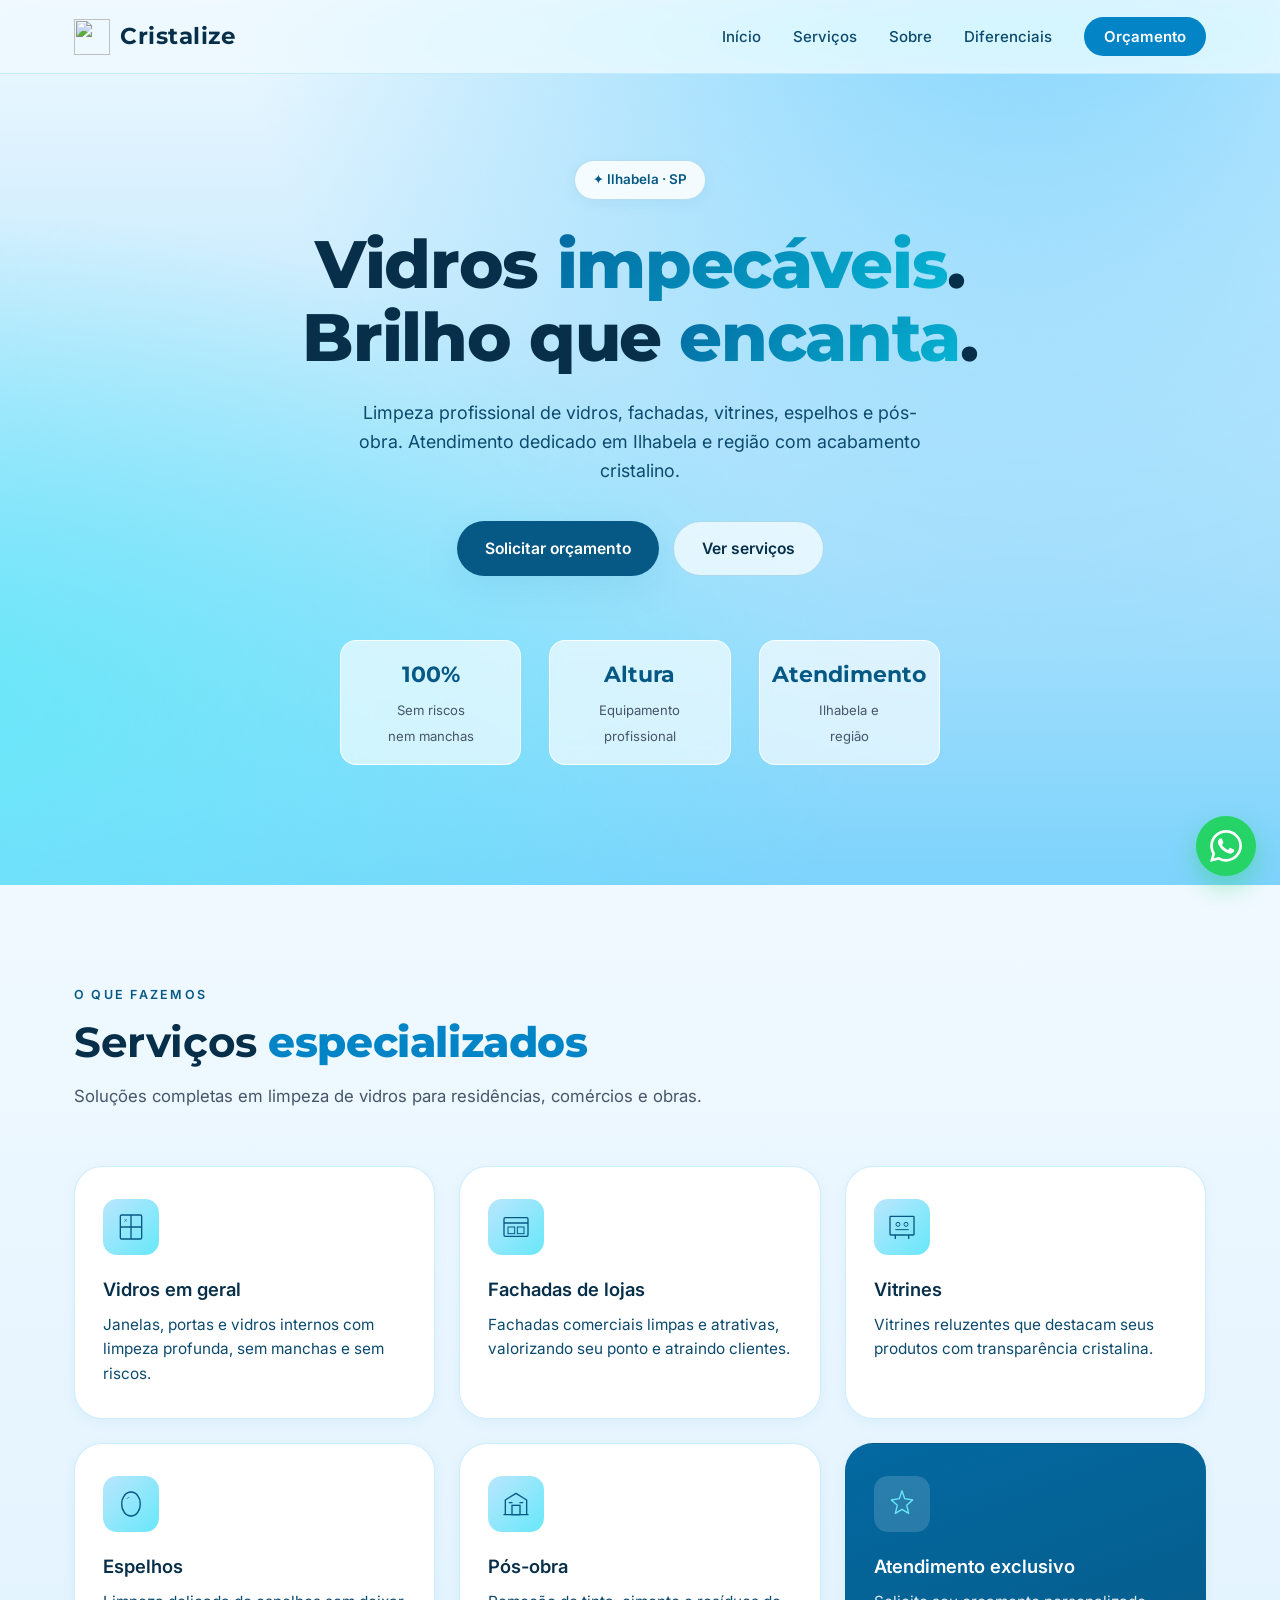
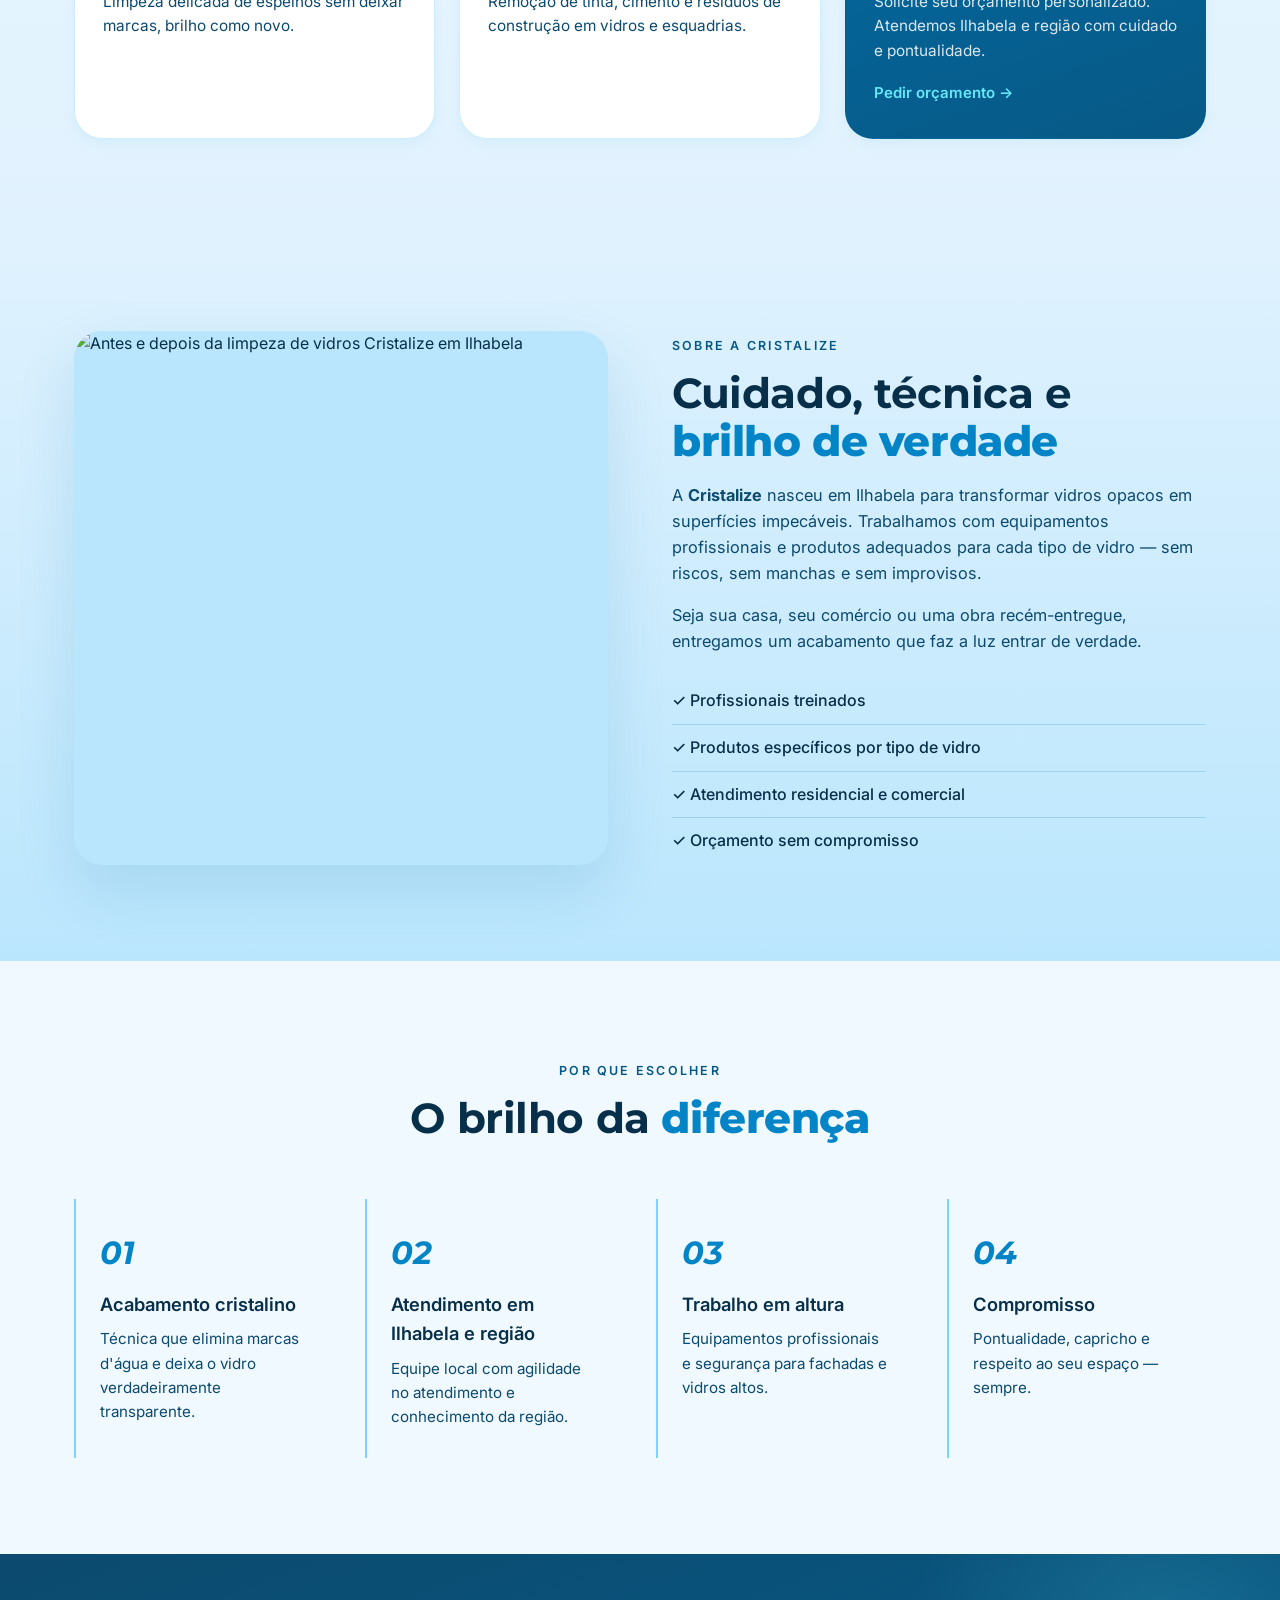
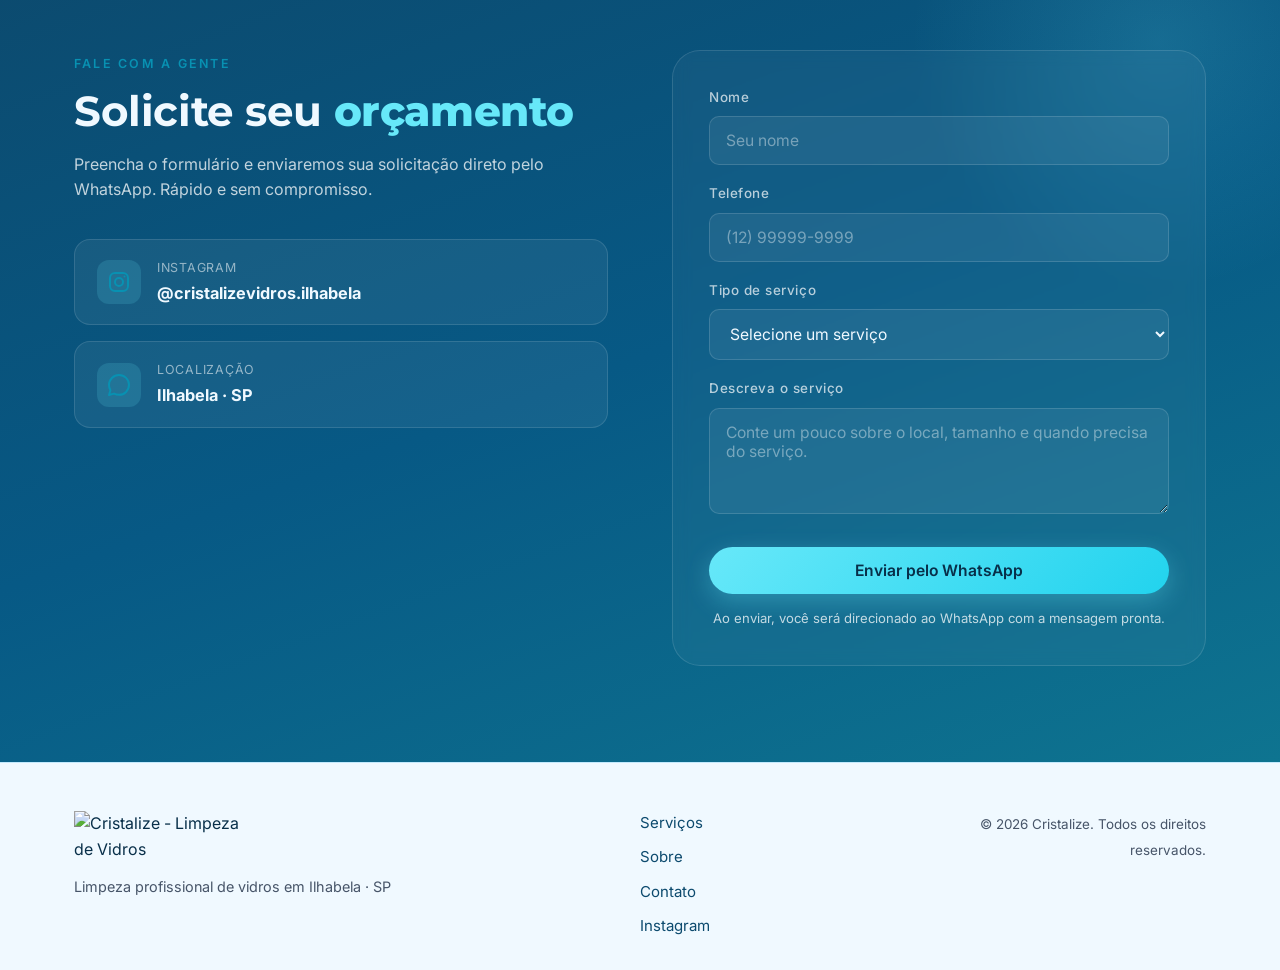
==== commit c1453399: "Add files via upload" ====
--- a/index.html
+++ b/index.html
@@ -258,7 +258,7 @@
         <p>Preencha o formulário e enviaremos sua solicitação direto pelo WhatsApp. Rápido e sem compromisso.</p>
 
         <div class="contact-methods">
-          <a href="https://instagram.com/cristalizeilhabela" target="_blank" rel="noopener" class="contact-link">
+          <a href="https://instagram.com/cristalizevidros.ilhabela" target="_blank" rel="noopener" class="contact-link">
             <span class="contact-icon">
               <svg viewBox="0 0 24 24" fill="none" xmlns="http://www.w3.org/2000/svg">
                 <rect x="3" y="3" width="18" height="18" rx="5" stroke="currentColor" stroke-width="2"/>
@@ -268,7 +268,7 @@
             </span>
             <span>
               <small>Instagram</small>
-              <strong>@cristalizeilhabela</strong>
+              <strong>@cristalizevidros.ilhabela</strong>
             </span>
           </a>
 
@@ -335,7 +335,7 @@
         <a href="#servicos">Serviços</a>
         <a href="#sobre">Sobre</a>
         <a href="#contato">Contato</a>
-        <a href="https://instagram.com/cristalizeilhabela" target="_blank" rel="noopener">Instagram</a>
+        <a href="https://instagram.com/cristalizevidros.ilhabela" target="_blank" rel="noopener">Instagram</a>
       </div>
 
       <div class="footer-copy">
@@ -344,12 +344,10 @@
     </div>
   </footer>
 
-  <!-- Floating Instagram button -->
-  <a href="https://instagram.com/cristalizeilhabela" target="_blank" rel="noopener" class="float-btn" aria-label="Abrir Instagram">
-    <svg viewBox="0 0 24 24" fill="none" xmlns="http://www.w3.org/2000/svg">
-      <rect x="3" y="3" width="18" height="18" rx="5" stroke="currentColor" stroke-width="2"/>
-      <circle cx="12" cy="12" r="4" stroke="currentColor" stroke-width="2"/>
-      <circle cx="17.5" cy="6.5" r="1.2" fill="currentColor"/>
+  <!-- Floating WhatsApp button -->
+  <a href="#contato" id="floatBtn" class="float-btn" aria-label="Falar no WhatsApp">
+    <svg viewBox="0 0 24 24" fill="currentColor" xmlns="http://www.w3.org/2000/svg">
+      <path d="M17.472 14.382c-.297-.149-1.758-.867-2.03-.967-.273-.099-.471-.148-.67.15-.197.297-.767.966-.94 1.164-.173.199-.347.223-.644.075-.297-.15-1.255-.463-2.39-1.475-.883-.788-1.48-1.761-1.653-2.059-.173-.297-.018-.458.13-.606.134-.133.298-.347.446-.52.149-.174.198-.298.298-.497.099-.198.05-.371-.025-.52-.075-.149-.669-1.612-.916-2.207-.242-.579-.487-.5-.669-.51-.173-.008-.371-.01-.57-.01-.198 0-.52.074-.792.372-.272.297-1.04 1.016-1.04 2.479 0 1.462 1.065 2.875 1.213 3.074.149.198 2.096 3.2 5.077 4.487.709.306 1.262.489 1.694.625.712.227 1.36.195 1.871.118.571-.085 1.758-.719 2.006-1.413.248-.694.248-1.289.173-1.413-.074-.124-.272-.198-.57-.347m-5.421 7.403h-.004a9.87 9.87 0 01-5.031-1.378l-.361-.214-3.741.982.998-3.648-.235-.374a9.86 9.86 0 01-1.51-5.26c.001-5.45 4.436-9.884 9.888-9.884 2.64 0 5.122 1.03 6.988 2.898a9.825 9.825 0 012.893 6.994c-.003 5.45-4.437 9.884-9.885 9.884m8.413-18.297A11.815 11.815 0 0012.05 0C5.495 0 .16 5.335.157 11.892c0 2.096.547 4.142 1.588 5.945L.057 24l6.305-1.654a11.882 11.882 0 005.683 1.448h.005c6.554 0 11.89-5.335 11.893-11.893a11.821 11.821 0 00-3.48-8.413z"/>
     </svg>
   </a>
 
--- a/styles.css
+++ b/styles.css
@@ -737,23 +737,25 @@
   position: fixed;
   bottom: 24px;
   right: 24px;
-  width: 56px;
-  height: 56px;
+  width: 60px;
+  height: 60px;
   border-radius: 50%;
-  background: linear-gradient(135deg, #833ab4 0%, #fd1d1d 50%, #fcb045 100%);
-  color: var(--c-white);
+  background: #25d366;
+  color: #ffffff;
   display: flex;
   align-items: center;
   justify-content: center;
   padding: 14px;
-  box-shadow: 0 10px 25px rgba(253, 29, 29, 0.35);
+  box-shadow: 0 10px 25px rgba(37, 211, 102, 0.4);
   z-index: 90;
-  transition: transform .25s, box-shadow .25s;
+  transition: transform .25s, box-shadow .25s, background .25s;
 }
 .float-btn:hover {
-  transform: scale(1.08) rotate(-6deg);
-  box-shadow: 0 14px 32px rgba(253, 29, 29, 0.45);
-}
+  background: #1da851;
+  transform: scale(1.08);
+  box-shadow: 0 14px 32px rgba(37, 211, 102, 0.55);
+}
+.float-btn svg { width: 100%; height: 100%; }
 
 /* =====================
    ANIMATIONS - reveal
--- a/theme-ocean.css
+++ b/theme-ocean.css
@@ -169,6 +169,18 @@
 .contact { background: linear-gradient(160deg, #0c4a6e 0%, #075985 50%, #0e7490 100%); }
 .contact h2 em { color: #67e8f9; }
 
+/* Botão do formulário: cyan luminoso para destacar contra o teal escuro */
+.contact-form .btn-primary {
+  background: linear-gradient(135deg, #67e8f9 0%, #22d3ee 100%);
+  color: #082f49;
+  box-shadow: 0 8px 24px rgba(103, 232, 249, 0.3);
+}
+.contact-form .btn-primary:hover {
+  background: linear-gradient(135deg, #a5f3fc 0%, #67e8f9 100%);
+  color: #082f49;
+  box-shadow: 0 12px 32px rgba(103, 232, 249, 0.45);
+}
+
 /* Footer */
 .footer {
   background: #f0f9ff;
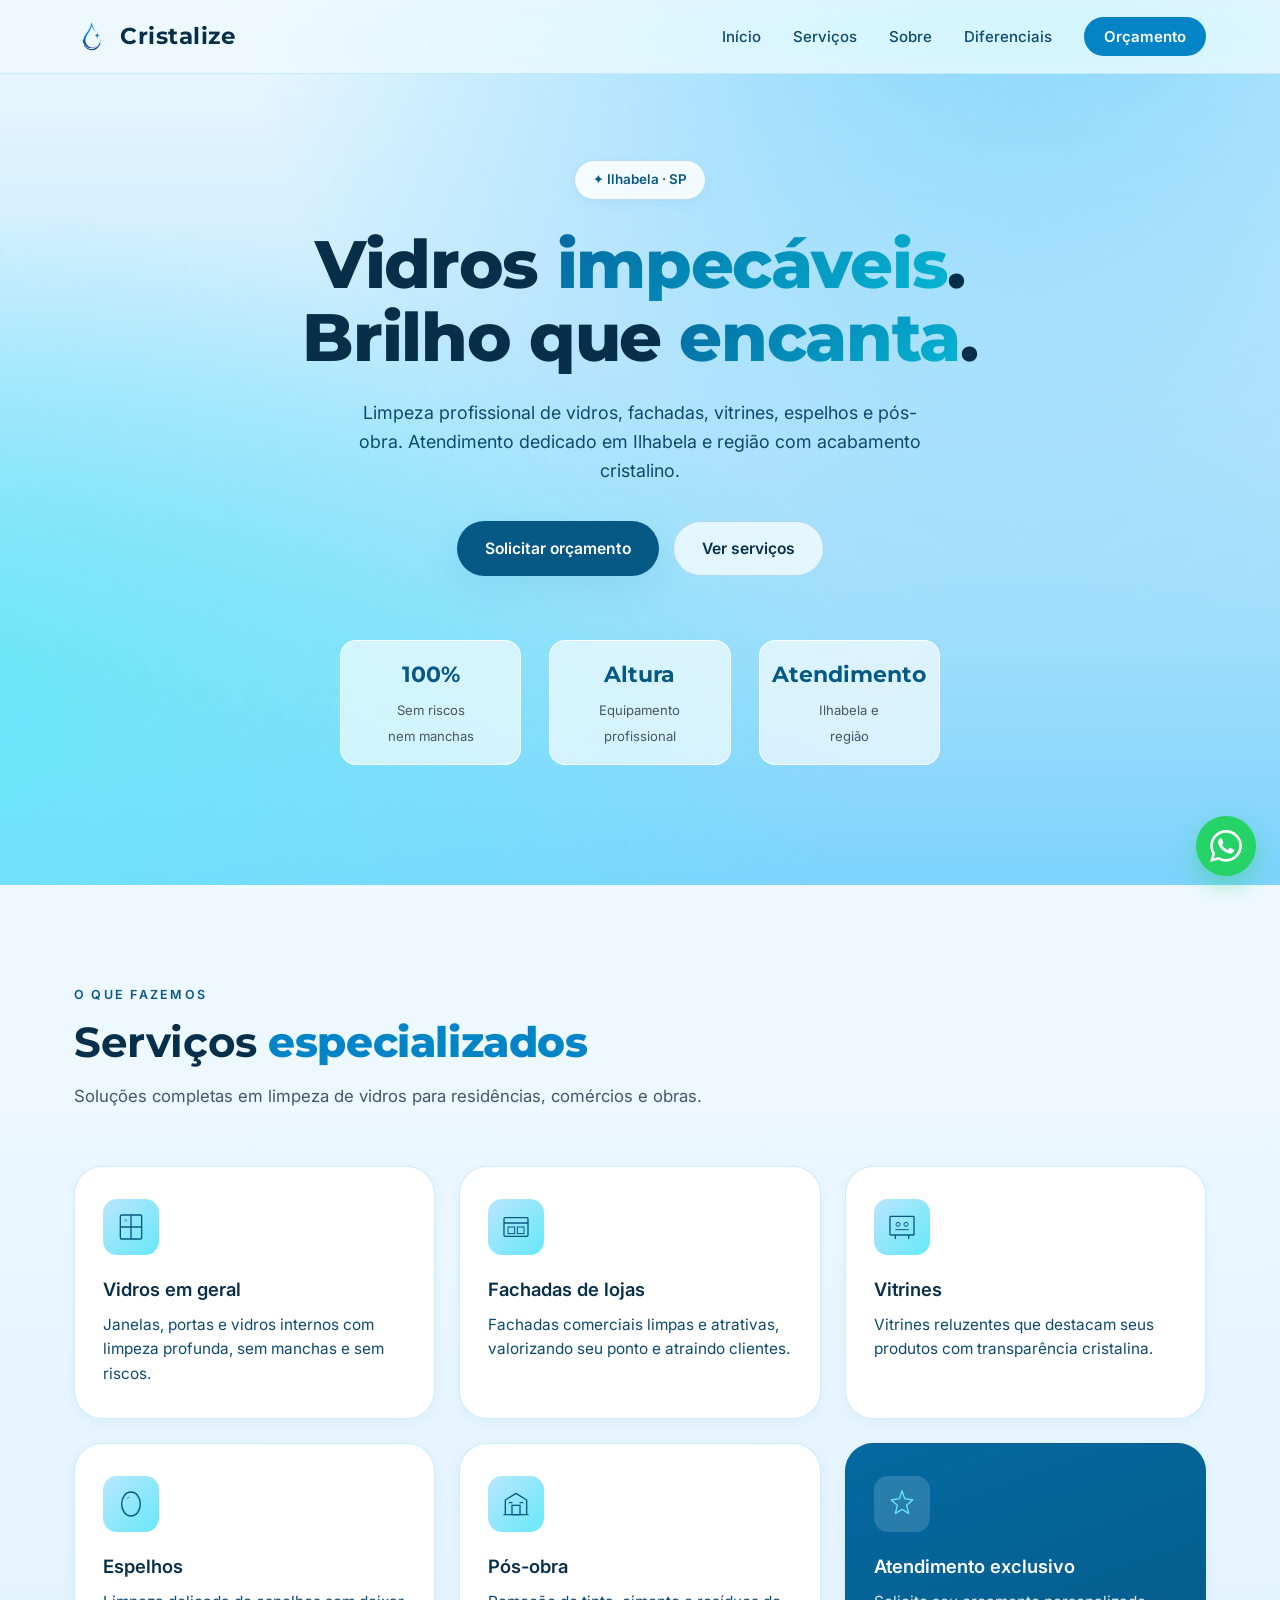
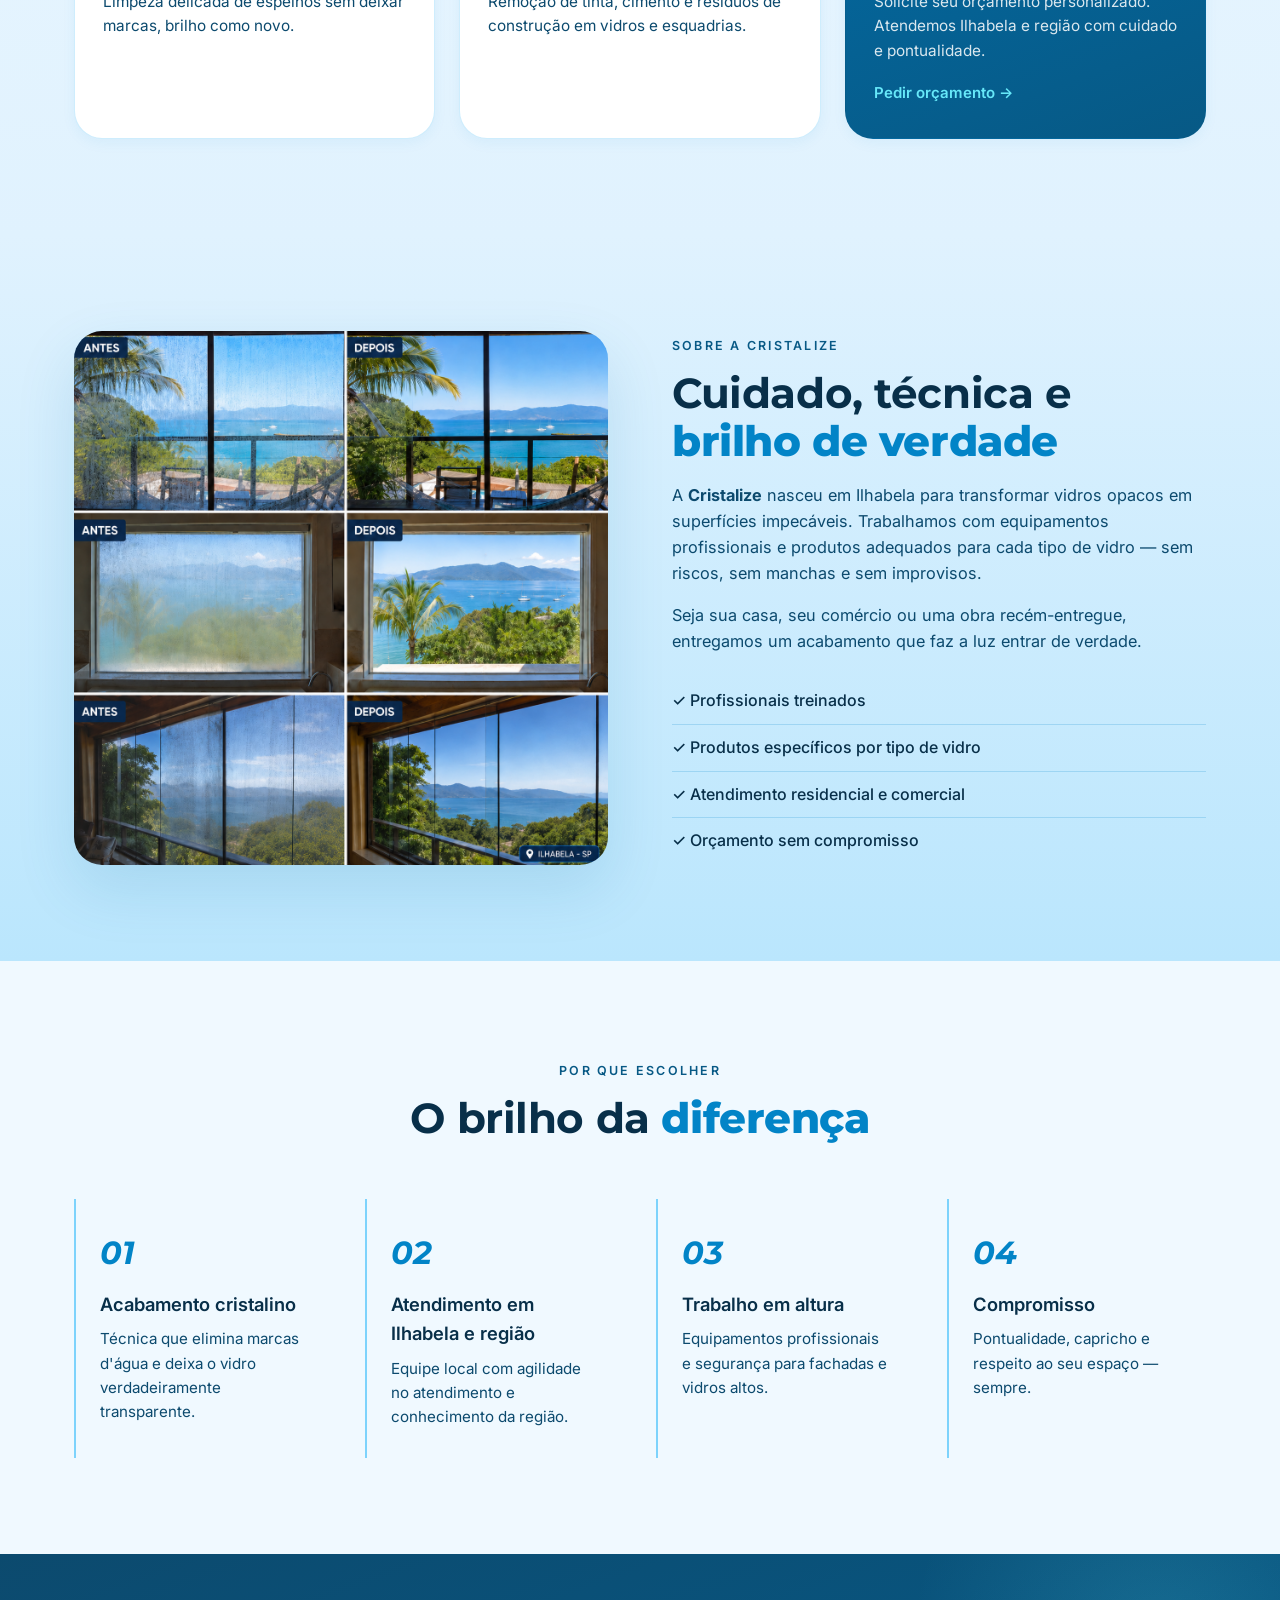
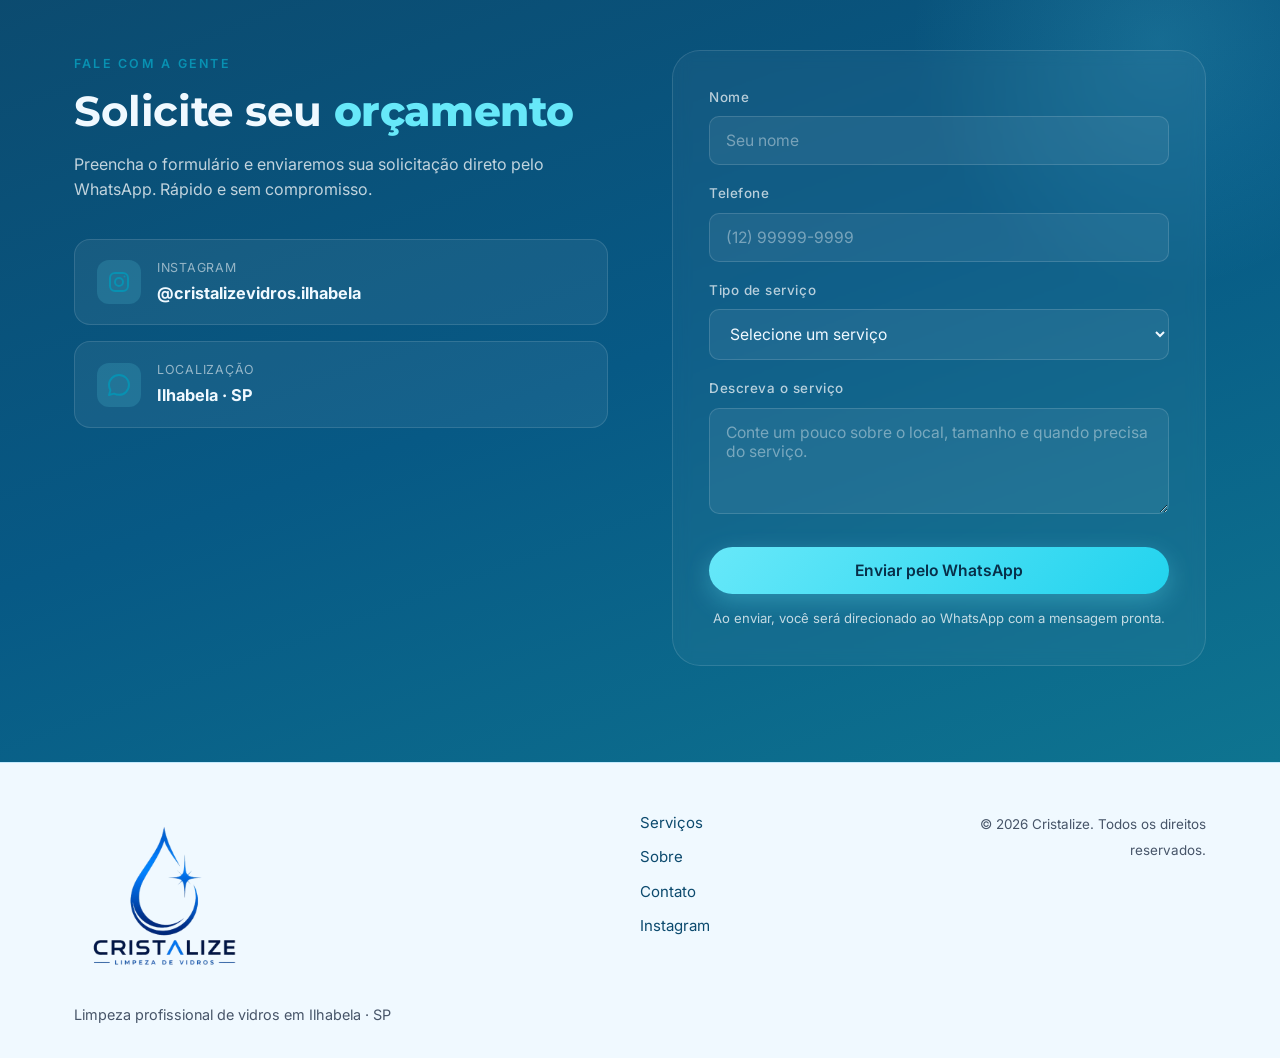
==== commit d525b012: "Update index.html" ====
--- a/index.html
+++ b/index.html
@@ -190,7 +190,7 @@
   <section class="section about" id="sobre">
     <div class="container about-grid">
       <div class="about-visual">
-        <img src="images/antes-depois.png" alt="Antes e depois da limpeza de vidros Cristalize em Ilhabela" />
+        <img src="images/antes-depois.png.png" alt="Antes e depois da limpeza de vidros Cristalize em Ilhabela" />
       </div>
       <div class="about-text">
         <span class="eyebrow">Sobre a Cristalize</span>
